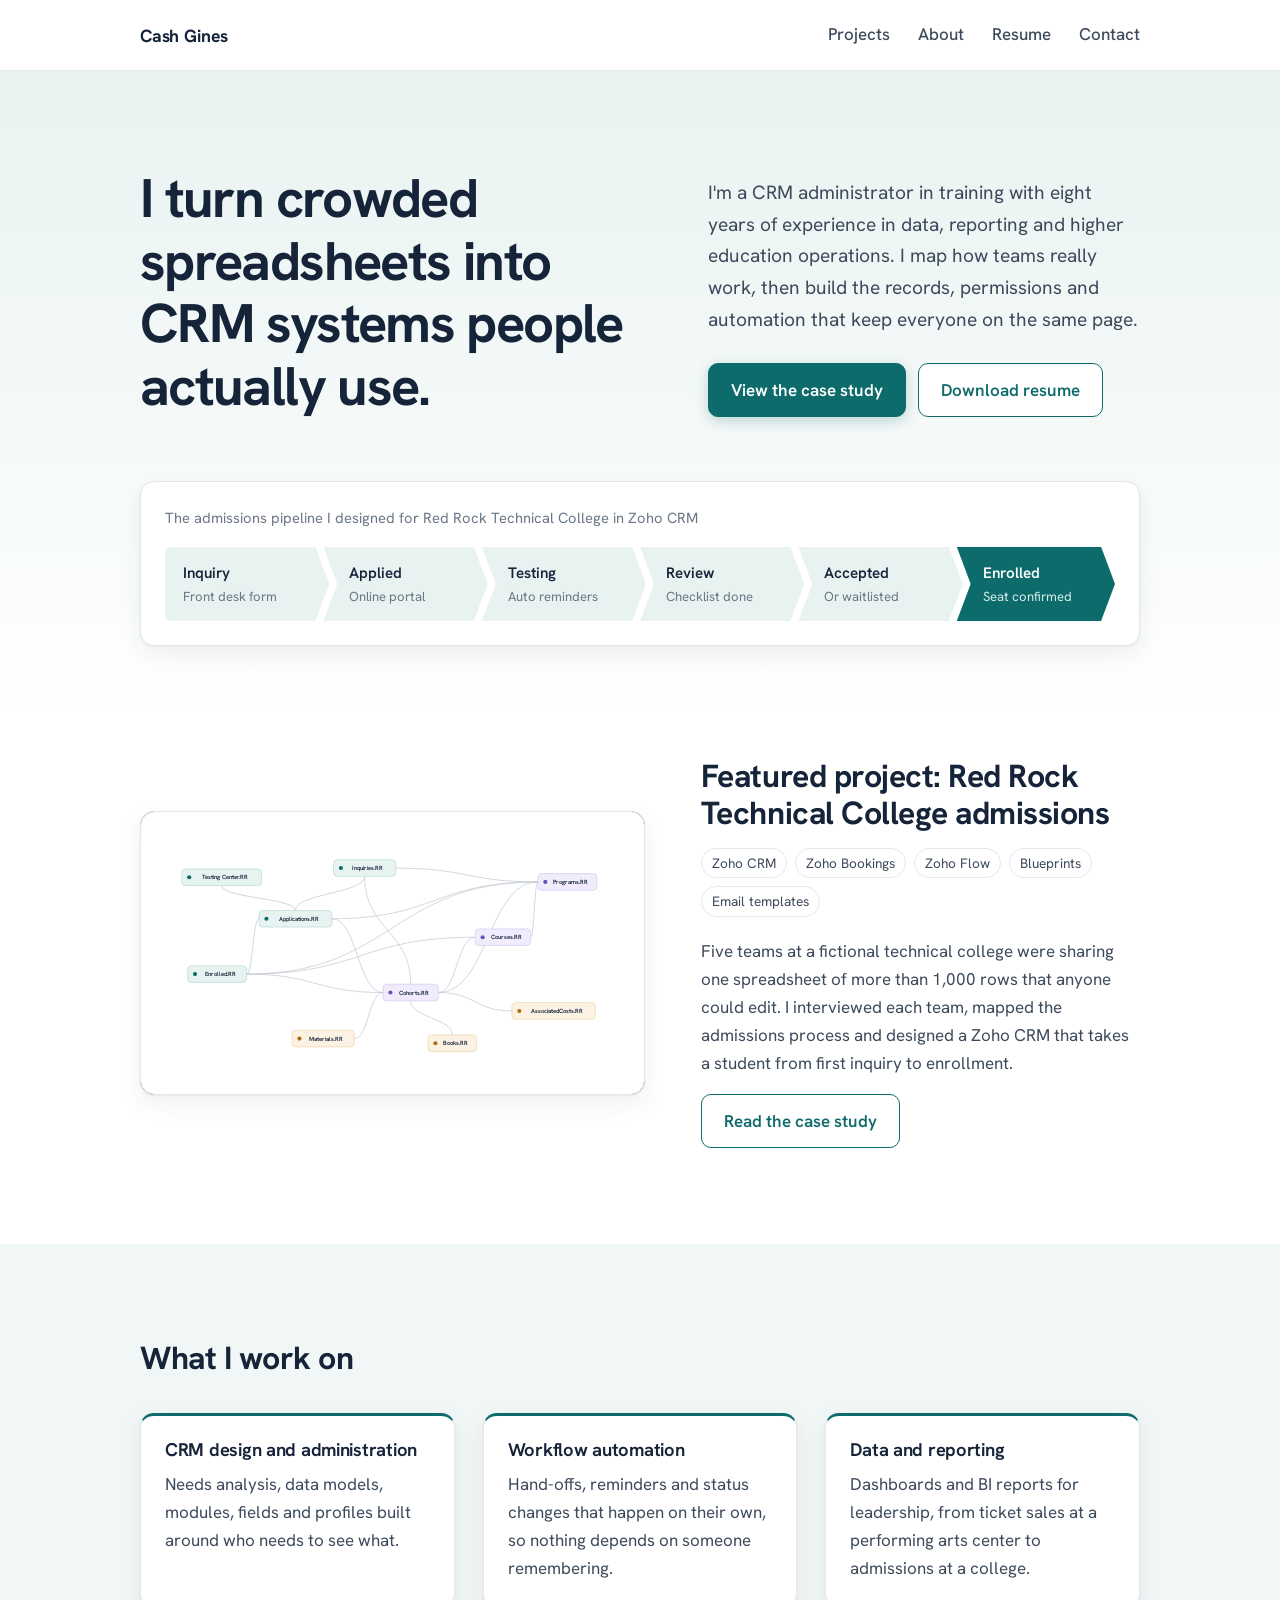
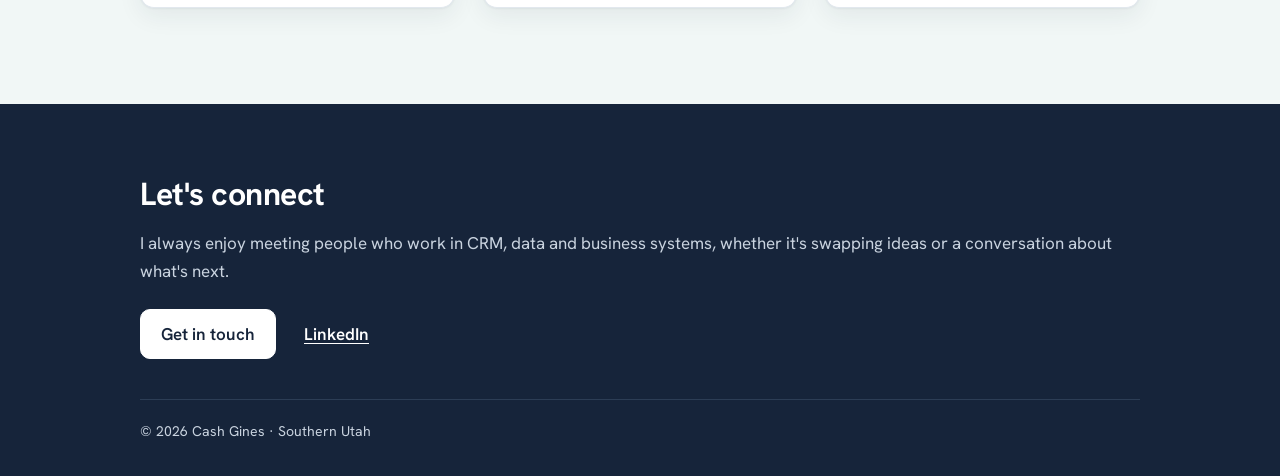
==== index.html @ d4843803 "update" ====
<!doctype html>
<html lang="en">
<head>
  <meta charset="utf-8">
  <meta name="viewport" content="width=device-width, initial-scale=1">
  <title>Cash Gines | CRM Administration and Business Systems</title>
  <meta name="description" content="Cash Gines builds CRM systems, workflows and reporting that replace messy spreadsheets. Case studies, resume and contact.">
  <!-- Preview shown when the site is shared on LinkedIn -->
  <meta property="og:title" content="Cash Gines | CRM Administration and Business Systems">
  <meta property="og:description" content="CRM builds, workflow automation and reporting, with full case studies.">
  <meta property="og:type" content="website">
  <link rel="icon" href="assets/img/favicon.svg" type="image/svg+xml">
  <link rel="preconnect" href="https://fonts.googleapis.com">
  <link rel="preconnect" href="https://fonts.gstatic.com" crossorigin>
  <link href="https://fonts.googleapis.com/css2?family=Hanken+Grotesk:wght@400;500;600;700&display=swap" rel="stylesheet">
  <link rel="stylesheet" href="assets/css/style.css">
  <script src="assets/js/data-model.js" defer></script>
</head>
<body>
  <a class="skip-link" href="#main">Skip to content</a>

  <header class="site-header">
    <div class="wrap">
      <a class="brand" href="index.html">Cash Gines</a>
      <nav class="nav" aria-label="Main">
        <a href="projects.html">Projects</a>
        <a href="about.html">About</a>
        <a href="assets/resume.pdf">Resume</a>
        <a href="contact.html">Contact</a>
      </nav>
    </div>
  </header>

  <main id="main">
    <section class="hero">
      <div class="wrap">
        <div class="hero-grid">
          <h1>I turn crowded spreadsheets into CRM systems people actually use.</h1>
          <div>
            <p class="lead">I'm a CRM administrator in training with eight years of experience in data, reporting and higher education operations. I map how teams really work, then build the records, permissions and automation that keep everyone on the same page.</p>
            <div class="actions">
              <a class="btn btn-primary" href="projects/red-rock-admissions.html">View the case study</a>
              <a class="btn btn-secondary" href="assets/resume.pdf">Download resume</a>
            </div>
          </div>
        </div>

        <figure class="pipeline">
          <figcaption class="pipeline-caption">The admissions pipeline I designed for Red Rock Technical College in Zoho CRM</figcaption>
          <ol>
            <li>Inquiry<span>Front desk form</span></li>
            <li>Applied<span>Online portal</span></li>
            <li>Testing<span>Auto reminders</span></li>
            <li>Review<span>Checklist done</span></li>
            <li>Accepted<span>Or waitlisted</span></li>
            <li>Enrolled<span>Seat confirmed</span></li>
          </ol>
        </figure>
      </div>
    </section>

    <section class="section">
      <div class="wrap feature">
        <a class="media-frame" href="projects/red-rock-admissions.html" aria-label="Red Rock Technical College admissions case study">
          <!-- Swap in a screenshot of your Zoho build: <img src="assets/img/red-rock-thumb.png" alt=""> -->
          <div class="dm" data-model="static"></div>
        </a>
        <div>
          <h2>Featured project: Red Rock Technical College admissions</h2>
          <ul class="tags">
            <li>Zoho CRM</li>
            <li>Zoho Bookings</li>
            <li>Zoho Flow</li>
            <li>Blueprints</li>
            <li>Email templates</li>
          </ul>
          <p>Five teams at a fictional technical college were sharing one spreadsheet of more than 1,000 rows that anyone could edit. I interviewed each team, mapped the admissions process and designed a Zoho CRM that takes a student from first inquiry to enrollment.</p>
          <a class="btn btn-secondary" href="projects/red-rock-admissions.html">Read the case study</a>
        </div>
      </div>
    </section>

    <section class="section band">
      <div class="wrap">
        <div class="section-intro">
          <h2>What I work on</h2>
        </div>
        <div class="focus">
          <div>
            <h3>CRM design and administration</h3>
            <p>Needs analysis, data models, modules, fields and profiles built around who needs to see what.</p>
          </div>
          <div>
            <h3>Workflow automation</h3>
            <p>Hand-offs, reminders and status changes that happen on their own, so nothing depends on someone remembering.</p>
          </div>
          <div>
            <h3>Data and reporting</h3>
            <p>Dashboards and BI reports for leadership, from ticket sales at a performing arts center to admissions at a college.</p>
          </div>
        </div>
      </div>
    </section>
  </main>

  <footer class="site-footer">
    <div class="wrap">
      <div class="footer-top">
        <div>
          <h2>Let's connect</h2>
          <p>I always enjoy meeting people who work in CRM, data and business systems, whether it's swapping ideas or a conversation about what's next.</p>
        </div>
        <ul class="footer-links">
          <li><a class="btn btn-light" href="contact.html">Get in touch</a></li>
          <li><a href="https://www.linkedin.com/in/your-profile">LinkedIn</a></li>
        </ul>
      </div>
      <p class="footer-meta">© 2026 Cash Gines · Southern Utah</p>
    </div>
  </footer>
</body>
</html>
---- assets/css/style.css ----
/* ==========================================================
   Portfolio styles
   Edit the colors and fonts in :root to change the whole site.
   ========================================================== */

:root {
  --ink: #16243a;          /* headings, nav */
  --text: #3d4a5c;         /* body text */
  --muted: #6b7686;        /* secondary text */
  --paper: #ffffff;        /* page background */
  --surface: #ffffff;      /* cards and panels */
  --band: #f1f7f6;         /* soft teal bands between sections */
  --wash: #e8f3f1;         /* top-of-page tint */
  --line: #e2e8ee;         /* borders and rules */
  --accent: #0e6b6b;       /* links, buttons, pipeline */
  --accent-dark: #0a5252;
  --accent-soft: #e7f2f1;

  --font: "Hanken Grotesk", system-ui, -apple-system, "Segoe UI", sans-serif;

  --wrap: 1080px;
  --gutter: clamp(16px, 4vw, 40px);
  --radius: 14px;
  --shadow-sm: 0 1px 2px rgba(22, 36, 58, 0.06);
  --shadow: 0 1px 2px rgba(22, 36, 58, 0.05), 0 8px 24px rgba(22, 36, 58, 0.07);
  --shadow-lg: 0 2px 4px rgba(22, 36, 58, 0.05), 0 16px 40px rgba(22, 36, 58, 0.10);
}

*,
*::before,
*::after { box-sizing: border-box; }

html { -webkit-text-size-adjust: 100%; }

body {
  margin: 0;
  background: var(--paper);
  color: var(--text);
  font-family: var(--font);
  font-size: 1.0625rem;
  line-height: 1.65;
}

img { max-width: 100%; display: block; }

a { color: var(--accent); text-underline-offset: 3px; }
a:hover { color: var(--accent-dark); }

:focus-visible {
  outline: 3px solid var(--accent);
  outline-offset: 3px;
  border-radius: 4px;
}

h1, h2, h3 {
  color: var(--ink);
  line-height: 1.15;
  letter-spacing: -0.015em;
  margin: 0 0 0.5em;
}
h1 { font-size: clamp(2.1rem, 5vw, 3.4rem); font-weight: 700; letter-spacing: -0.03em; }
h2 { font-size: clamp(1.5rem, 3vw, 2rem); font-weight: 700; }
h3 { font-size: 1.15rem; font-weight: 650; }
p { margin: 0 0 1em; max-width: 68ch; }

.wrap {
  max-width: var(--wrap);
  margin: 0 auto;
  padding: 0 var(--gutter);
}

.skip-link {
  position: absolute;
  left: -999px;
  top: 8px;
  background: var(--ink);
  color: #fff;
  padding: 8px 14px;
  border-radius: 6px;
  z-index: 10;
}
.skip-link:focus { left: 8px; }

/* ---------- Header ---------- */

.site-header {
  position: sticky;
  top: 0;
  z-index: 20;
  background: rgba(255, 255, 255, 0.88);
  -webkit-backdrop-filter: saturate(180%) blur(12px);
  backdrop-filter: saturate(180%) blur(12px);
  border-bottom: 1px solid var(--line);
}
.site-header .wrap {
  display: flex;
  align-items: center;
  justify-content: space-between;
  gap: 16px;
  flex-wrap: wrap;
  padding-top: 16px;
  padding-bottom: 16px;
}
.brand {
  color: var(--ink);
  font-weight: 700;
  font-size: 1.1rem;
  text-decoration: none;
  letter-spacing: -0.01em;
}
.nav { display: flex; gap: clamp(14px, 3vw, 28px); flex-wrap: wrap; }
.nav a {
  color: var(--text);
  text-decoration: none;
  font-weight: 500;
  padding: 4px 0;
  border-bottom: 2px solid transparent;
}
.nav a:hover { color: var(--ink); }
.nav a[aria-current="page"] { color: var(--ink); border-bottom-color: var(--accent); }

/* ---------- Buttons ---------- */

.actions { display: flex; flex-wrap: wrap; gap: 12px; margin-top: 28px; }
.btn {
  display: inline-block;
  padding: 12px 22px;
  border-radius: 10px;
  font-weight: 600;
  text-decoration: none;
  border: 1.5px solid var(--accent);
  transition: background-color 0.15s, color 0.15s;
}
.btn-primary { background: var(--accent); color: #fff; box-shadow: 0 4px 14px rgba(14, 107, 107, 0.25); }
.btn-primary:hover { background: var(--accent-dark); border-color: var(--accent-dark); color: #fff; }
.btn-secondary { background: var(--surface); color: var(--accent); }
.btn-secondary:hover { background: var(--accent-soft); color: var(--accent-dark); }

/* ---------- Sections ----------
   Every block in <main> uses the same vertical rhythm. Sections marked
   "band" get a soft teal background so the page alternates. */

main { display: block; }
.section,
.hero { padding: clamp(56px, 8vw, 96px) 0; }
.band { background: var(--band); }

/* Soft tint at the top of each page that fades into white */
.hero,
.page-head,
.page-head-about {
  background: linear-gradient(180deg, var(--wash) 0%, rgba(232, 243, 241, 0) 100%);
}
.page-head { padding: clamp(48px, 7vw, 80px) 0 clamp(32px, 5vw, 48px); }
.page-head h1 { margin-bottom: 0.3em; }
.page-head .lead { margin-bottom: 0; max-width: none; }
.section-intro { margin-bottom: 36px; }
.section-intro > :last-child { margin-bottom: 0; }
.lead { font-size: 1.2rem; color: var(--text); }
.muted { color: var(--muted); }

/* ---------- Home hero: headline left, intro right, pipeline across ---------- */

.hero-grid {
  display: grid;
  grid-template-columns: minmax(0, 1fr) minmax(0, 432px);
  gap: clamp(24px, 4vw, 48px);
  align-items: end;
}
@media (max-width: 900px) { .hero-grid { grid-template-columns: 1fr; } }
.hero h1 { margin-bottom: 0; }
.hero .lead { margin-bottom: 0; }

/* The pipeline strip: the one signature visual on the site.
   Rename the stages to match your own Zoho build. */
.pipeline {
  margin: clamp(40px, 6vw, 64px) 0 0;
  background: var(--surface);
  border: 1px solid var(--line);
  border-radius: var(--radius);
  padding: 24px;
  box-shadow: var(--shadow);
}
.pipeline-caption { font-size: 0.92rem; color: var(--muted); margin: 0 0 16px; }
.pipeline ol {
  list-style: none;
  margin: 0;
  padding: 0;
  display: grid;
  grid-template-columns: repeat(6, 1fr);
}
.pipeline li {
  padding: 14px 18px 14px 26px;
  background: var(--accent-soft);
  color: var(--ink);
  font-weight: 600;
  font-size: 0.95rem;
  clip-path: polygon(0 0, calc(100% - 14px) 0, 100% 50%, calc(100% - 14px) 100%, 0 100%, 14px 50%);
  margin-right: -6px;
}
.pipeline li:first-child {
  padding-left: 18px;
  clip-path: polygon(0 0, calc(100% - 14px) 0, 100% 50%, calc(100% - 14px) 100%, 0 100%);
  border-radius: 6px 0 0 6px;
}
.pipeline li:last-child { background: var(--accent); color: #fff; margin-right: 0; }
.pipeline li span { display: block; font-weight: 400; font-size: 0.82rem; color: var(--muted); }
.pipeline li:last-child span { color: #d6ecea; }

@media (max-width: 900px) {
  .pipeline ol { grid-template-columns: 1fr; gap: 6px; }
  .pipeline li,
  .pipeline li:first-child {
    clip-path: none;
    margin-right: 0;
    padding-left: 18px;
    border-radius: 6px;
    border-left: 4px solid var(--accent);
  }
}

/* ---------- Featured project ---------- */

.feature {
  display: grid;
  grid-template-columns: 1.15fr 1fr;
  gap: clamp(24px, 5vw, 56px);
  align-items: center;
}
@media (max-width: 820px) { .feature { grid-template-columns: 1fr; } }

.media-frame {
  display: block;
  position: relative;
  aspect-ratio: 16 / 9;
  border-radius: var(--radius);
  overflow: hidden;
  background: var(--ink);
  border: 1px solid var(--line);
  box-shadow: var(--shadow);
}
.media-frame iframe,
.media-frame video,
.media-frame img { position: absolute; inset: 0; width: 100%; height: 100%; border: 0; object-fit: cover; }
.media-placeholder {
  position: absolute;
  inset: 0;
  display: grid;
  place-items: center;
  color: #c9d3df;
  text-align: center;
  padding: 24px;
  font-size: 0.95rem;
}

.tags { display: flex; flex-wrap: wrap; gap: 8px; list-style: none; margin: 0 0 20px; padding: 0; }
.tags li {
  font-size: 0.85rem;
  padding: 3px 10px;
  border: 1px solid var(--line);
  border-radius: 999px;
  color: var(--text);
  background: var(--surface);
}

/* ---------- Focus areas (home) ---------- */

.focus {
  display: grid;
  grid-template-columns: repeat(3, 1fr);
  gap: clamp(16px, 3vw, 28px);
}
@media (max-width: 820px) { .focus { grid-template-columns: 1fr; } }
.focus > div {
  background: var(--surface);
  border: 1px solid var(--line);
  border-top: 3px solid var(--accent);
  border-radius: var(--radius);
  padding: 24px 24px 8px;
  box-shadow: var(--shadow);
}
.focus p { color: var(--text); }

/* ---------- Projects list ---------- */

.project-row {
  display: grid;
  grid-template-columns: 340px 1fr;
  gap: clamp(20px, 4vw, 40px);
  padding: clamp(16px, 3vw, 28px);
  background: var(--surface);
  border: 1px solid var(--line);
  border-radius: calc(var(--radius) + 4px);
  box-shadow: var(--shadow);
  align-items: center;
}
.project-row + .project-row { margin-top: 24px; }
.project-row .media-frame { box-shadow: none; }
.project-row > div > :last-child { margin-bottom: 0; }
@media (max-width: 760px) { .project-row { grid-template-columns: 1fr; } }
.project-row h2 { font-size: 1.5rem; }
.project-row h2 a { color: var(--ink); text-decoration: none; }
.project-row h2 a:hover { color: var(--accent); }

.empty-note {
  padding: 28px 0 0;
  margin: 0;
  color: var(--muted);
}

/* ---------- Case study ---------- */

.case-header { padding: 0; }
.page-head-case { padding-bottom: clamp(88px, 12vw, 120px); }
.page-head-case + .wrap .case-video { margin-top: clamp(-88px, -9vw, -56px); position: relative; }
.case-header h1, .case-header .lead { max-width: none; }
.back-link { display: inline-block; margin-bottom: 24px; font-weight: 500; text-decoration: none; }
.case-header h1 { max-width: 22ch; }

.facts {
  display: grid;
  grid-template-columns: repeat(4, 1fr);
  gap: 20px;
  margin: 32px 0 0;
  padding: 18px 22px;
  background: var(--surface);
  border: 1px solid var(--line);
  border-radius: var(--radius);
  box-shadow: var(--shadow-sm);
}
@media (max-width: 720px) { .facts { grid-template-columns: 1fr 1fr; } }
.facts dt { font-size: 0.85rem; color: var(--muted); }
.facts dd { margin: 2px 0 0; color: var(--ink); font-weight: 600; }

.case-video { padding-bottom: 8px; }
.case-video .media-frame { box-shadow: var(--shadow-lg); }

.prose { max-width: 720px; }

.wrap-narrow { max-width: calc(800px + 2 * var(--gutter)); }
.case-body { padding: 48px 0 clamp(56px, 8vw, 96px); }
.media-frame img.fit-contain { object-fit: contain; background: #eef0f8; }
.case-body p, .case-body ul { max-width: none; }
main .case-body h2 { margin-top: 56px; }
main .case-body > h2:first-child { margin-top: 0; }
.case-body ul:not([class]) { padding-left: 1.2em; }
.case-body ul:not([class]) li { margin-bottom: 0.5em; }
.case-body .chapters, .case-body .problems, .case-body .figure { max-width: none; margin-top: 20px; }
.case-body .figure { margin-top: 32px; }
.prose h2 { margin-top: 2.2em; }
.prose h2:first-child { margin-top: 0; }
.prose ul { padding-left: 1.2em; max-width: 66ch; }
.prose li { margin-bottom: 0.5em; }

.chapters { list-style: none; padding: 0; margin: 0; }
.chapters li {
  display: grid;
  grid-template-columns: 64px 1fr;
  gap: 16px;
  padding: 12px 0;
  border-bottom: 1px solid var(--line);
}
.chapters time { font-variant-numeric: tabular-nums; color: var(--accent); font-weight: 600; }
.chapters { border-top: 1px solid var(--line); }

/* ---------- About ---------- */

.about-intro {
  display: grid;
  grid-template-columns: 300px 1fr;
  gap: clamp(24px, 5vw, 56px);
  align-items: start;
}
@media (max-width: 720px) { .about-intro { grid-template-columns: 1fr; } }
.portrait {
  aspect-ratio: 4 / 5;
  border-radius: var(--radius);
  background: var(--accent-soft);
  border: 1px solid var(--line);
  display: grid;
  place-items: center;
  color: var(--muted);
  font-size: 0.9rem;
  overflow: hidden;
  max-width: 300px;
  box-shadow: var(--shadow-lg);
}
.portrait img { width: 100%; height: 100%; object-fit: cover; }

.skills {
  display: grid;
  grid-template-columns: repeat(2, 1fr);
  gap: 32px 48px;
}
@media (max-width: 720px) { .skills { grid-template-columns: 1fr; } }
.skills-wide { grid-column: 1 / -1; }
.skills ul { list-style: none; padding: 0; margin: 0; display: flex; flex-wrap: wrap; gap: 8px; }
.skills li {
  padding: 4px 12px;
  border-radius: 999px;
  background: var(--accent-soft);
  color: var(--ink);
  font-size: 0.92rem;
}

.timeline { list-style: none; padding: 0; margin: 0; display: grid; gap: 14px; }
.timeline > li {
  display: grid;
  grid-template-columns: 180px 1fr;
  gap: 24px;
  padding: 22px 24px;
  background: var(--surface);
  border: 1px solid var(--line);
  border-radius: var(--radius);
  box-shadow: var(--shadow-sm);
}
@media (max-width: 640px) { .timeline > li { grid-template-columns: 1fr; gap: 4px; padding: 18px; } }
.timeline .when { font-weight: 600; color: var(--accent); }
.timeline .when { color: var(--muted); font-variant-numeric: tabular-nums; }
.timeline h3 { margin-bottom: 2px; }
.timeline .where { color: var(--muted); margin-bottom: 10px; }
.timeline .where:last-child { margin-bottom: 0; }
.timeline ul { margin: 0; padding-left: 1.1em; }
.timeline ul li { margin-bottom: 0.35em; }

/* ---------- Footer ---------- */

.site-footer {
  background: var(--ink);
  color: #c9d3df;
  padding: clamp(48px, 7vw, 72px) 0 32px;
}
.site-footer h2 { color: #fff; }
.site-footer p { color: #c9d3df; max-width: none; }
.footer-top {
  display: flex;
  flex-wrap: wrap;
  justify-content: space-between;
  align-items: flex-end;
  gap: 24px 48px;
  margin-bottom: 40px;
}
.footer-top p { margin-bottom: 0; }
.site-footer a { color: #fff; }
.footer-links { display: flex; flex-wrap: wrap; gap: 12px 28px; list-style: none; padding: 0; margin: 0; }
.footer-links a { font-weight: 600; }
.footer-meta { font-size: 0.88rem; color: #8e9bab; border-top: 1px solid #2c3d55; padding-top: 20px; margin: 0; max-width: none; }

@media (prefers-reduced-motion: reduce) {
  * { transition: none !important; }
}

/* ---------- Case study extras ---------- */

.figure { margin: 0; }
.figure img {
  width: 100%;
  border: 1px solid var(--line);
  border-radius: var(--radius);
  background: var(--surface);
}
.figure figcaption { font-size: 0.92rem; color: var(--muted); margin-top: 10px; }

.problems { list-style: none; padding: 0; margin: 0; display: grid; grid-template-columns: repeat(2, 1fr); gap: 14px; }
@media (max-width: 720px) { .problems { grid-template-columns: 1fr; } }
.problems li {
  padding: 16px 18px;
  background: var(--band);
  border-radius: var(--radius);
  border-left: 3px solid var(--accent);
}
.problems strong { display: block; color: var(--ink); }


/* ---------- Interactive data model ---------- */

.dm {
  --dm-line: #c3cad3;
  --dm-blue: #2563eb;
  --dm-blue-soft: #e8f0fe;
  background: var(--surface);
  border: 1px solid var(--line);
  border-radius: var(--radius);
  box-shadow: var(--shadow);
}
.dm-stage { padding: 16px; }
.dm svg { display: block; width: 100%; height: auto; overflow: visible; }

.dm-edge {
  fill: none;
  stroke: var(--dm-line);
  stroke-width: 1.6;
  transition: stroke 0.2s, stroke-width 0.2s, opacity 0.2s;
}
.dm-edge.is-active { stroke: var(--dm-blue); stroke-width: 2.6; }
.dm.has-selection .dm-edge:not(.is-active) { opacity: 0.35; }

/* Module colors by group */
.grp-students { --g: #0e6b6b; --g-tint: #e6f3f1; --g-line: #a9d3cd; }
.grp-catalog  { --g: #6a4fbf; --g-tint: #f0ecfb; --g-line: #c9bdf0; }
.grp-costs    { --g: #b26b12; --g-tint: #fcf2e3; --g-line: #ecc896; }

.dm-node rect {
  fill: var(--g-tint);
  stroke: var(--g-line);
  stroke-width: 1.2;
  transition: fill 0.2s, stroke 0.2s, stroke-width 0.2s;
}
.dm-dot { fill: var(--g); transition: fill 0.2s; }
.dm-node text {
  font-family: var(--font);
  font-size: 13px;
  font-weight: 600;
  fill: var(--ink);
  pointer-events: none;
}
.dm[data-model="interactive"] .dm-node { cursor: pointer; transition: opacity 0.2s; }
.dm[data-model="interactive"] .dm-node:hover rect { stroke: var(--g); stroke-width: 1.8; }
.dm-node:focus { outline: none; }
.dm-node:focus-visible rect { stroke: var(--dm-blue); stroke-width: 2.5; }

.dm.has-selection .dm-node { opacity: 0.35; }
.dm.has-selection .dm-node.is-selected,
.dm.has-selection .dm-node.is-linked { opacity: 1; }
.dm-node.is-linked rect { stroke: var(--dm-blue); stroke-width: 2; }
.dm-node.is-selected rect { fill: var(--dm-blue); stroke: var(--dm-blue); }
.dm-node.is-selected .dm-dot { fill: #fff; }
.dm-node.is-selected text { fill: #fff; }

.dm-legend {
  list-style: none;
  display: flex;
  flex-wrap: wrap;
  gap: 8px 20px;
  margin: 0;
  padding: 0 24px 16px;
  font-size: 0.88rem;
  color: var(--text);
}
.dm-legend li { display: flex; align-items: center; gap: 8px; }
.dm-legend li::before {
  content: "";
  width: 10px;
  height: 10px;
  border-radius: 50%;
  background: var(--g);
}

.dm-tag {
  display: inline-block;
  font-size: 0.82rem;
  font-weight: 600;
  color: var(--g);
  background: var(--g-tint);
  border-radius: 999px;
  padding: 2px 10px;
  margin-bottom: 8px !important;
}

.dm-panel {
  border-top: 1px solid var(--line);
  padding: 20px 24px 24px;
  min-height: 148px;
}
.dm-panel h3 { margin-bottom: 6px; }
.dm-panel p { margin-bottom: 12px; }
.dm-hint { color: var(--muted); margin: 0; }
.dm-label { font-size: 0.9rem; color: var(--muted); margin-bottom: 8px !important; }
.dm-links { list-style: none; padding: 0; margin: 0; display: flex; flex-wrap: wrap; gap: 8px; }
.dm-links button {
  font: inherit;
  font-size: 0.9rem;
  padding: 4px 12px;
  border-radius: 999px;
  border: 1px solid var(--dm-blue);
  background: var(--dm-blue-soft);
  color: #1a4fb8;
  cursor: pointer;
}
.dm-links button:hover { background: #d6e4fd; }

/* Preview version inside a 16:9 thumbnail frame */
.media-frame .dm {
  position: absolute;
  inset: 0;
  border: 0;
  border-radius: 0;
  box-shadow: none;
  display: grid;
  align-items: center;
}
.media-frame .dm-stage { padding: 6%; }

@media (prefers-reduced-motion: reduce) {
  .dm-edge, .dm-node, .dm-node rect { transition: none; }
}

/* ---------- Awards ---------- */

.awards {
  list-style: none;
  margin: 0;
  padding: 0;
  display: grid;
  grid-template-columns: repeat(3, 1fr);
  gap: clamp(20px, 3vw, 32px);
}
@media (max-width: 860px) { .awards { grid-template-columns: 1fr; max-width: 520px; } }
.award {
  background: var(--surface);
  border: 1px solid var(--line);
  border-radius: var(--radius);
  box-shadow: var(--shadow);
  overflow: hidden;
  display: flex;
  flex-direction: column;
}
.award-img {
  display: block;
  position: relative;
  aspect-ratio: 4 / 3;
  background: #f6f8fa;
}
.award-img img {
  position: absolute;
  inset: 16px;
  width: calc(100% - 32px);
  height: calc(100% - 32px);
  object-fit: contain;
  transition: transform 0.2s;
}
.award-img:hover img { transform: scale(1.03); }
.award-body { padding: 18px 20px 20px; border-top: 1px solid var(--line); }
.award-body h3 { margin-bottom: 4px; }
.award-org { margin: 0 0 6px; color: var(--text); font-size: 0.95rem; }
.award-date { margin: 0; color: var(--muted); font-size: 0.9rem; }

/* "View document" links in the timelines */
.view-doc {
  display: inline-block;
  margin-top: 4px;
  font-size: 0.92rem;
  font-weight: 600;
}

/* ---------- Lightbox ---------- */

.lightbox {
  border: 0;
  padding: 0;
  background: transparent;
  max-width: min(1100px, 94vw);
  max-height: 94vh;
  overflow: visible;
}
.lightbox::backdrop { background: rgba(14, 22, 34, 0.82); }
.lightbox img {
  display: block;
  max-width: 100%;
  max-height: calc(94vh - 60px);
  width: auto;
  height: auto;
  margin: 0 auto;
  border-radius: 6px;
  background: #fff;
  box-shadow: 0 20px 60px rgba(0, 0, 0, 0.35);
}
.lightbox-caption { color: #fff; text-align: center; margin: 14px auto 0; max-width: none; }
.lightbox-close {
  position: absolute;
  top: -14px;
  right: -14px;
  width: 40px;
  height: 40px;
  border-radius: 50%;
  border: 0;
  background: #fff;
  color: var(--ink);
  font-size: 1.6rem;
  line-height: 1;
  cursor: pointer;
  box-shadow: 0 4px 14px rgba(0, 0, 0, 0.3);
}
@media (prefers-reduced-motion: reduce) { .award-img img { transition: none; } }

/* Home: the featured project follows the hero directly, so trim the gap */
.hero { padding-bottom: clamp(40px, 6vw, 64px); }
.hero + .section { padding-top: clamp(24px, 4vw, 48px); }

/* ---------- Contact form ---------- */

.contact-form {
  max-width: 640px;
  background: var(--surface);
  border: 1px solid var(--line);
  border-radius: var(--radius);
  box-shadow: var(--shadow);
  padding: clamp(20px, 4vw, 36px);
}
.field { margin-bottom: 20px; }
.field label { display: block; font-weight: 600; color: var(--ink); margin-bottom: 6px; }
.field input,
.field textarea {
  width: 100%;
  font: inherit;
  color: var(--ink);
  padding: 12px 14px;
  border: 1px solid #cfd8e0;
  border-radius: 10px;
  background: #fff;
  transition: border-color 0.15s, box-shadow 0.15s;
}
.field textarea { resize: vertical; min-height: 140px; }
.field input:focus,
.field textarea:focus {
  outline: none;
  border-color: var(--accent);
  box-shadow: 0 0 0 3px rgba(14, 107, 107, 0.18);
}
.field-hint { font-size: 0.88rem; color: var(--muted); margin: 6px 0 0; }
.contact-form .btn { cursor: pointer; font: inherit; font-weight: 600; }
.contact-form .btn:disabled { opacity: 0.7; cursor: default; }
.hp { position: absolute; left: -9999px; width: 1px; height: 1px; opacity: 0; }
.form-status { margin: 16px 0 0; font-weight: 500; }
.form-status:empty { display: none; }
.form-status.is-success { color: var(--accent-dark); }
.form-status.is-error { color: #b42318; }

/* Footer button on navy */
.footer-links { align-items: center; }
.btn-light { background: #fff; color: var(--ink) !important; border-color: #fff; padding: 10px 20px; }
.btn-light:hover { background: var(--accent-soft); border-color: var(--accent-soft); }
.site-footer .footer-links .btn-light { text-decoration: none; }

.contact-grid {
  display: grid;
  grid-template-columns: minmax(0, 1.5fr) minmax(0, 1fr);
  gap: clamp(24px, 4vw, 48px);
  align-items: start;
}
@media (max-width: 860px) { .contact-grid { grid-template-columns: 1fr; } }
.contact-grid .contact-form { max-width: none; }
.contact-aside h2 { font-size: 1.3rem; margin-bottom: 16px; }
.contact-aside ul { list-style: none; margin: 0; padding: 0; display: grid; gap: 18px; }
.contact-aside li { padding-left: 16px; border-left: 3px solid var(--accent); color: var(--text); }
.contact-aside strong { display: block; color: var(--ink); }
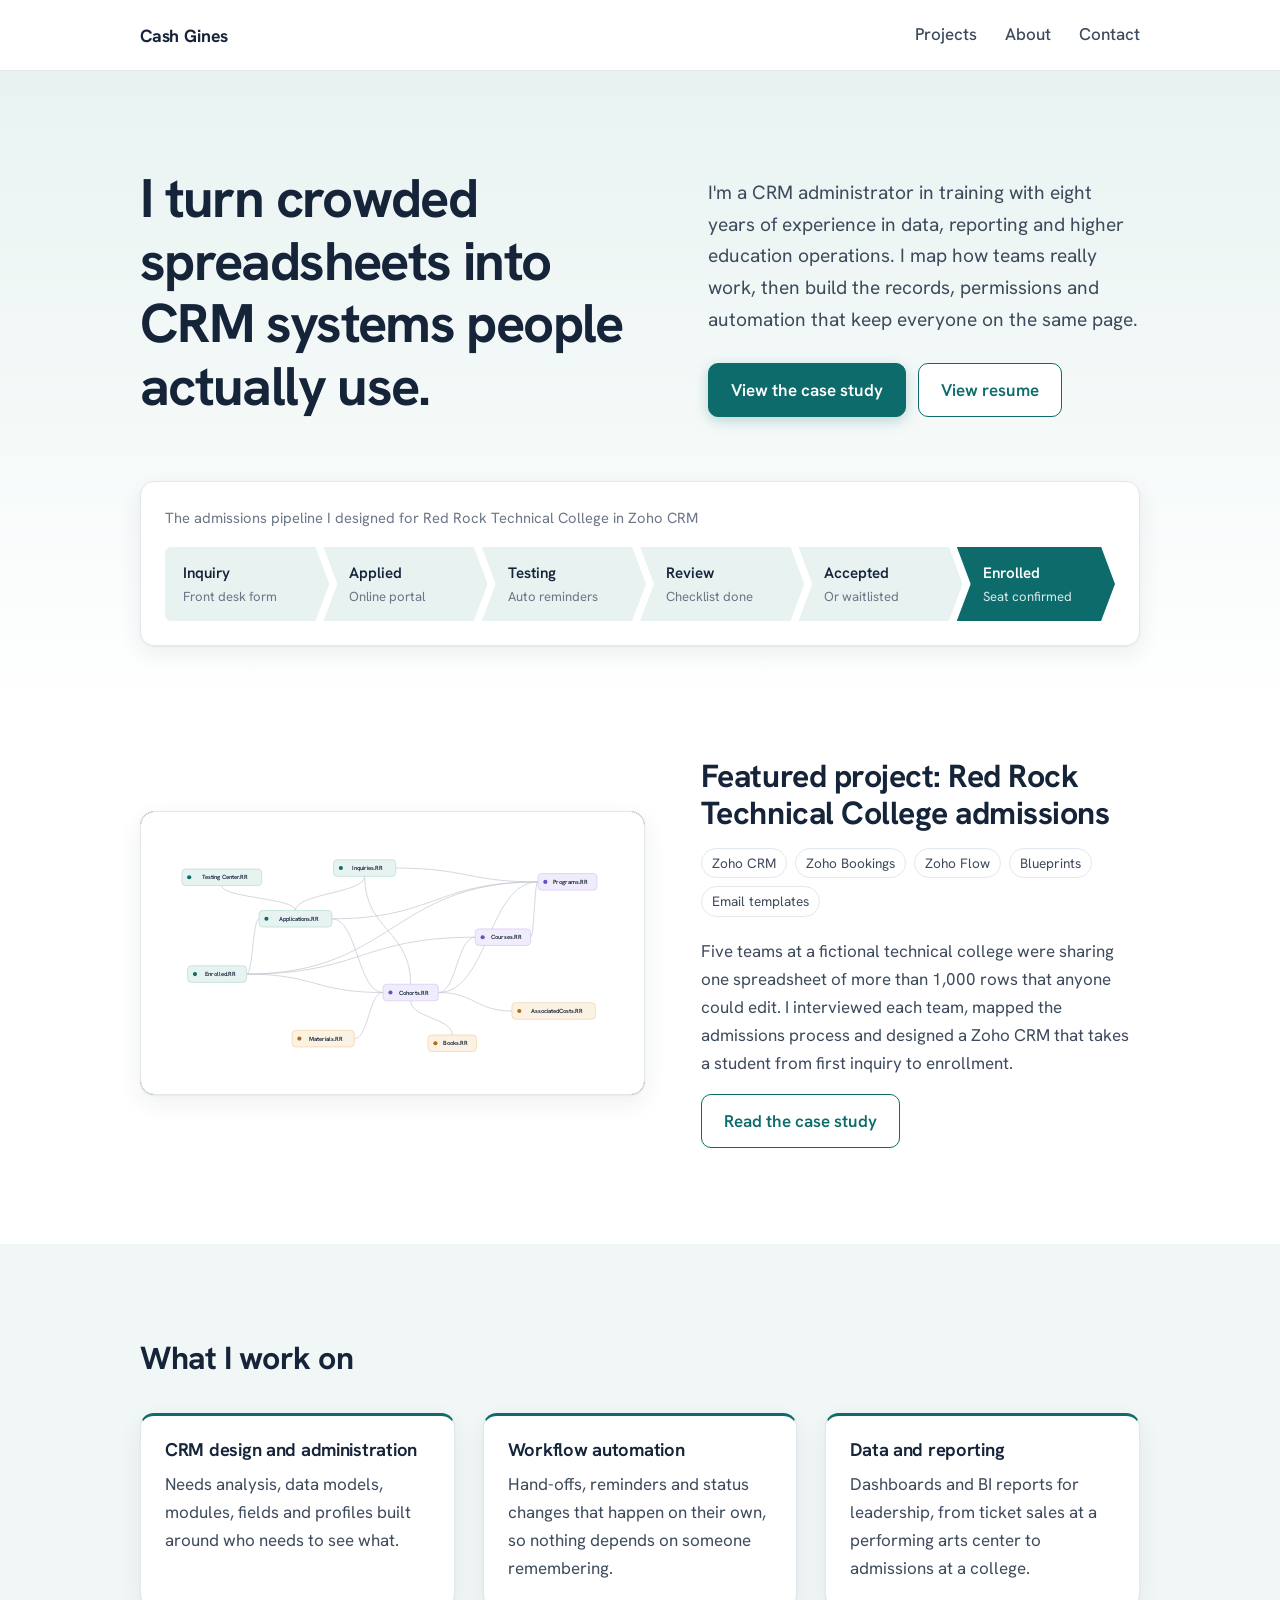
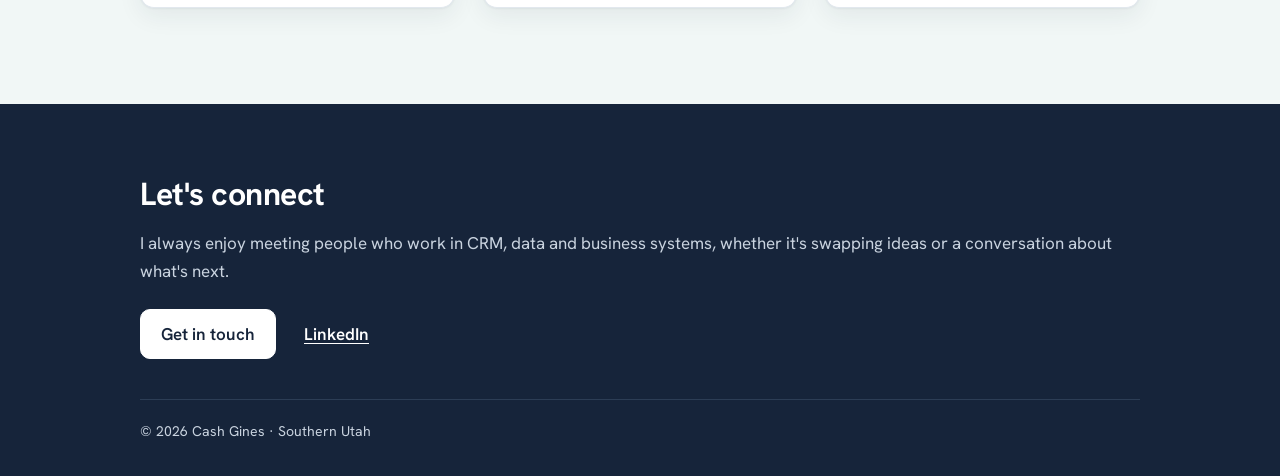
==== commit f6d92874: "update" ====
--- a/index.html
+++ b/index.html
@@ -25,7 +25,6 @@
       <nav class="nav" aria-label="Main">
         <a href="projects.html">Projects</a>
         <a href="about.html">About</a>
-        <a href="assets/resume.pdf">Resume</a>
         <a href="contact.html">Contact</a>
       </nav>
     </div>
@@ -40,7 +39,7 @@
             <p class="lead">I'm a CRM administrator in training with eight years of experience in data, reporting and higher education operations. I map how teams really work, then build the records, permissions and automation that keep everyone on the same page.</p>
             <div class="actions">
               <a class="btn btn-primary" href="projects/red-rock-admissions.html">View the case study</a>
-              <a class="btn btn-secondary" href="assets/resume.pdf">Download resume</a>
+              <a class="btn btn-secondary" href="about.html#resume">View resume</a>
             </div>
           </div>
         </div>
--- a/assets/css/style.css
+++ b/assets/css/style.css
@@ -744,3 +744,50 @@
 .contact-aside ul { list-style: none; margin: 0; padding: 0; display: grid; gap: 18px; }
 .contact-aside li { padding-left: 16px; border-left: 3px solid var(--accent); color: var(--text); }
 .contact-aside strong { display: block; color: var(--ink); }
+
+/* ---------- Resume pop-up ---------- */
+
+.resume-dialog {
+  width: min(900px, 94vw);
+  max-height: 92vh;
+  padding: 0;
+  border: 0;
+  border-radius: var(--radius);
+  background: #eef2f5;
+  box-shadow: 0 24px 70px rgba(0, 0, 0, 0.35);
+  overflow: hidden;
+}
+.resume-dialog[open] { display: flex; flex-direction: column; }
+.resume-dialog::backdrop { background: rgba(14, 22, 34, 0.82); }
+.resume-bar {
+  display: flex;
+  align-items: center;
+  gap: 12px;
+  padding: 12px 14px 12px 22px;
+  background: var(--surface);
+  border-bottom: 1px solid var(--line);
+}
+.resume-bar h2 { font-size: 1.15rem; margin: 0 auto 0 0; }
+.btn-sm { padding: 8px 14px; font-size: 0.92rem; box-shadow: none; }
+.resume-close {
+  width: 40px;
+  height: 40px;
+  border-radius: 50%;
+  border: 0;
+  background: #eef2f5;
+  color: var(--ink);
+  font-size: 1.6rem;
+  line-height: 1;
+  cursor: pointer;
+  flex-shrink: 0;
+}
+.resume-close:hover { background: var(--accent-soft); }
+.resume-pages { overflow-y: auto; padding: clamp(10px, 3vw, 24px); display: grid; gap: 16px; }
+.resume-pages img {
+  width: 100%;
+  height: auto;
+  background: #fff;
+  border-radius: 4px;
+  box-shadow: 0 2px 10px rgba(22, 36, 58, 0.12);
+}
+.resume-loading { margin: 40px auto; color: var(--muted); text-align: center; }
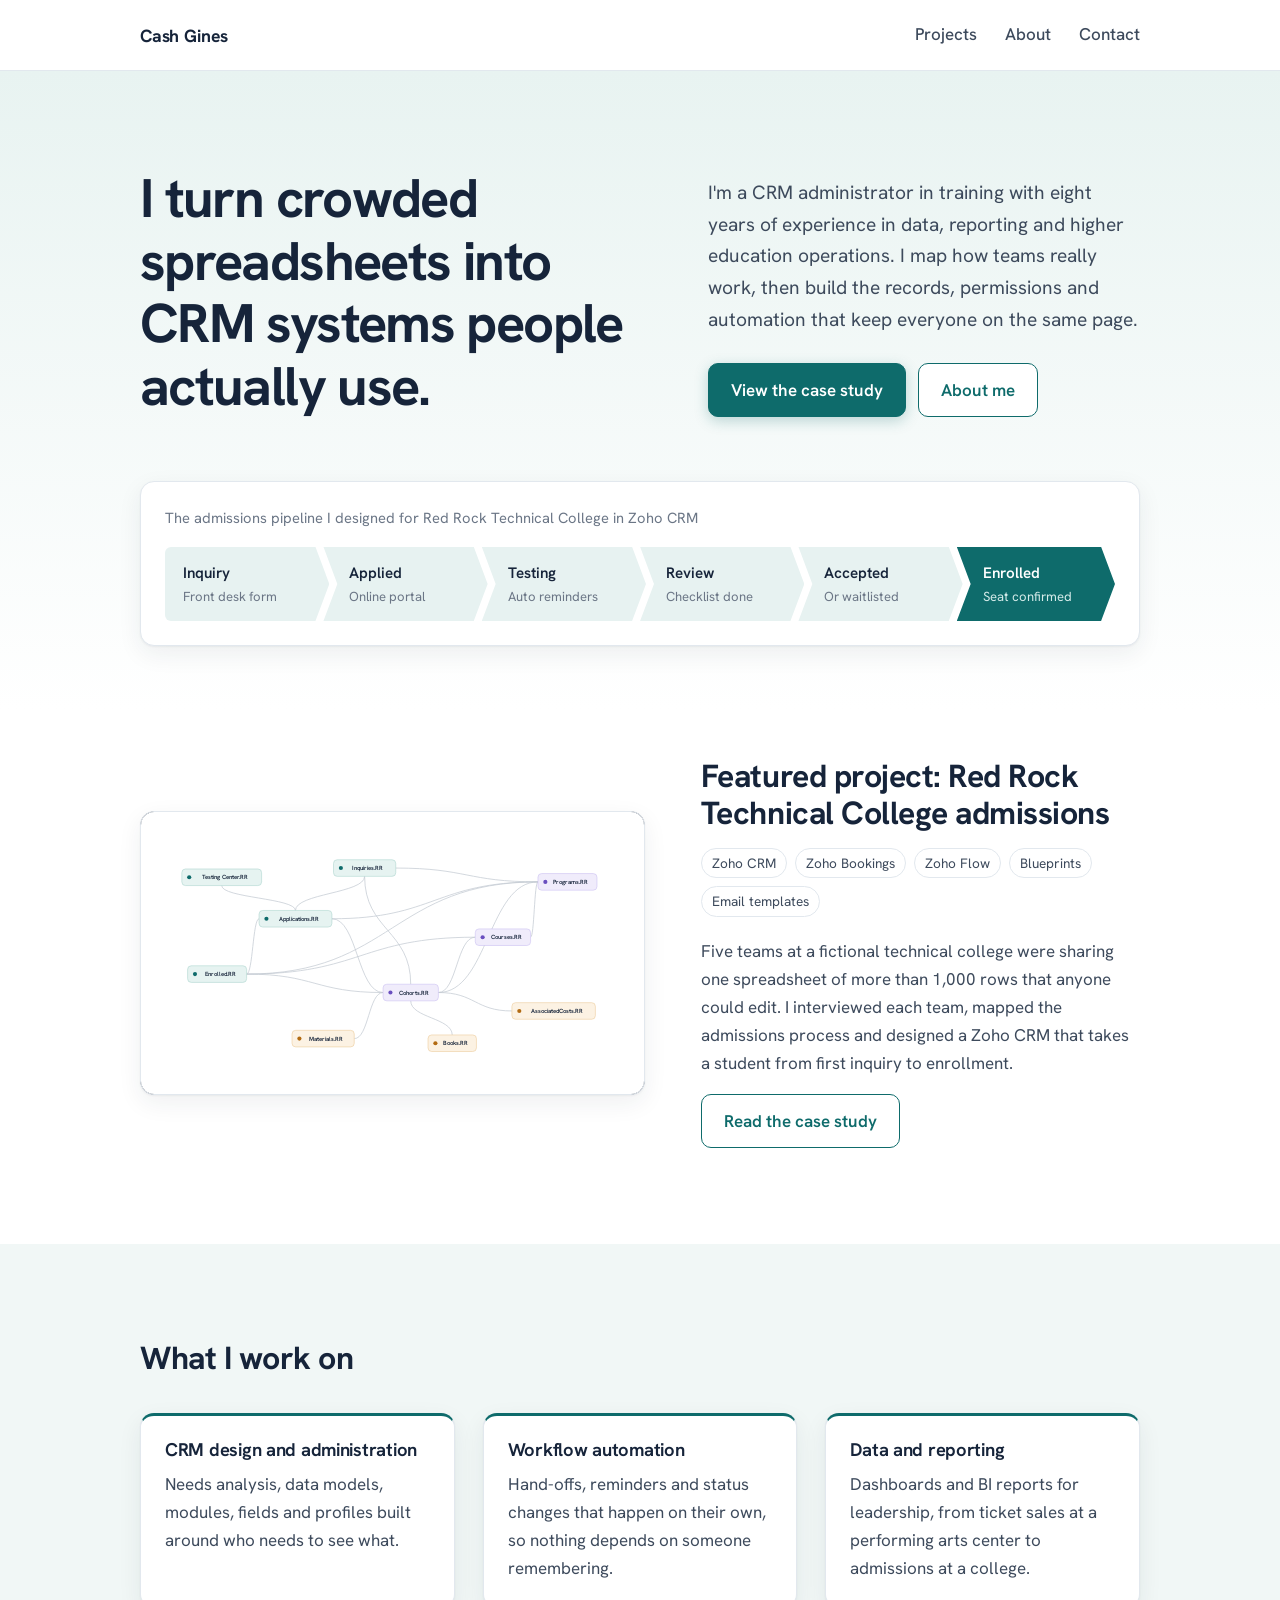
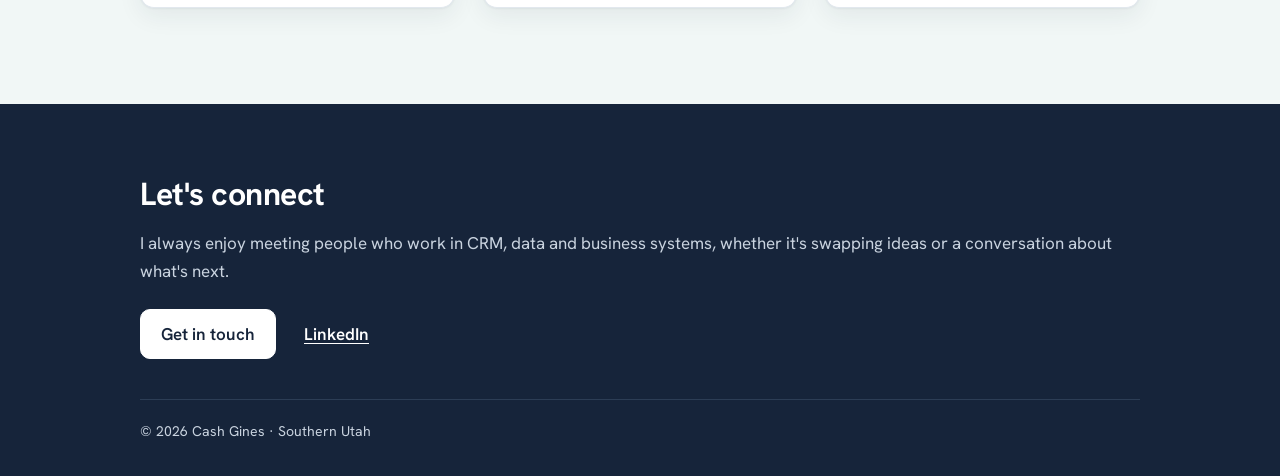
==== commit 091aa3d9: "update" ====
--- a/index.html
+++ b/index.html
@@ -4,7 +4,7 @@
   <meta charset="utf-8">
   <meta name="viewport" content="width=device-width, initial-scale=1">
   <title>Cash Gines | CRM Administration and Business Systems</title>
-  <meta name="description" content="Cash Gines builds CRM systems, workflows and reporting that replace messy spreadsheets. Case studies, resume and contact.">
+  <meta name="description" content="Cash Gines builds CRM systems, workflows and reporting that replace messy spreadsheets. Case studies, background and contact.">
   <!-- Preview shown when the site is shared on LinkedIn -->
   <meta property="og:title" content="Cash Gines | CRM Administration and Business Systems">
   <meta property="og:description" content="CRM builds, workflow automation and reporting, with full case studies.">
@@ -39,7 +39,7 @@
             <p class="lead">I'm a CRM administrator in training with eight years of experience in data, reporting and higher education operations. I map how teams really work, then build the records, permissions and automation that keep everyone on the same page.</p>
             <div class="actions">
               <a class="btn btn-primary" href="projects/red-rock-admissions.html">View the case study</a>
-              <a class="btn btn-secondary" href="about.html#resume">View resume</a>
+              <a class="btn btn-secondary" href="about.html">About me</a>
             </div>
           </div>
         </div>
@@ -111,7 +111,7 @@
         </div>
         <ul class="footer-links">
           <li><a class="btn btn-light" href="contact.html">Get in touch</a></li>
-          <li><a href="https://www.linkedin.com/in/your-profile">LinkedIn</a></li>
+          <li><a href="https://www.linkedin.com/in/cash-gines-388b63234">LinkedIn</a></li>
         </ul>
       </div>
       <p class="footer-meta">© 2026 Cash Gines · Southern Utah</p>
--- a/assets/css/style.css
+++ b/assets/css/style.css
@@ -791,3 +791,55 @@
   box-shadow: 0 2px 10px rgba(22, 36, 58, 0.12);
 }
 .resume-loading { margin: 40px auto; color: var(--muted); text-align: center; }
+
+/* Hidden frame that receives the Zoho form submission */
+.zoho-target { position: absolute; width: 0; height: 0; border: 0; visibility: hidden; }
+.field-row { display: grid; grid-template-columns: 1fr 1fr; gap: 0 16px; }
+@media (max-width: 520px) { .field-row { grid-template-columns: 1fr; } }
+.optional { font-weight: 400; color: var(--muted); }
+
+/* ---------- Project documents (case study) ---------- */
+
+.case-body .docs {
+  list-style: none;
+  padding: 0;
+  margin: 20px 0 0;
+  max-width: none;
+  display: grid;
+  grid-template-columns: repeat(auto-fill, minmax(220px, 1fr));
+  gap: 16px;
+}
+.case-body .docs li { margin: 0; }
+.doc-card {
+  display: flex;
+  flex-direction: column;
+  height: 100%;
+  text-decoration: none;
+  color: inherit;
+  background: var(--surface);
+  border: 1px solid var(--line);
+  border-radius: var(--radius);
+  box-shadow: var(--shadow-sm);
+  overflow: hidden;
+  transition: box-shadow 0.15s, transform 0.15s, border-color 0.15s;
+}
+.doc-card:hover { box-shadow: var(--shadow); border-color: #cfd8e0; transform: translateY(-2px); color: inherit; }
+.doc-thumb {
+  display: block;
+  aspect-ratio: 4 / 3;
+  background: #f1f4f7;
+  border-bottom: 1px solid var(--line);
+  overflow: hidden;
+}
+.doc-thumb img { width: 100%; height: 100%; object-fit: cover; object-position: left top; }
+.doc-body { display: flex; flex-direction: column; gap: 4px; padding: 14px 16px 16px; }
+.doc-title { font-weight: 650; color: var(--ink); }
+.doc-desc { font-size: 0.92rem; color: var(--text); line-height: 1.5; }
+.doc-meta { font-size: 0.82rem; color: var(--muted); margin-top: 4px; }
+@media (prefers-reduced-motion: reduce) { .doc-card { transition: none; } .doc-card:hover { transform: none; } }
+@media (max-width: 560px) {
+  .case-body .docs { grid-template-columns: 1fr; gap: 12px; }
+  .doc-card { flex-direction: row; align-items: stretch; }
+  .doc-thumb { width: 96px; flex-shrink: 0; aspect-ratio: auto; border-bottom: 0; border-right: 1px solid var(--line); }
+  .doc-body { padding: 12px 14px; }
+}
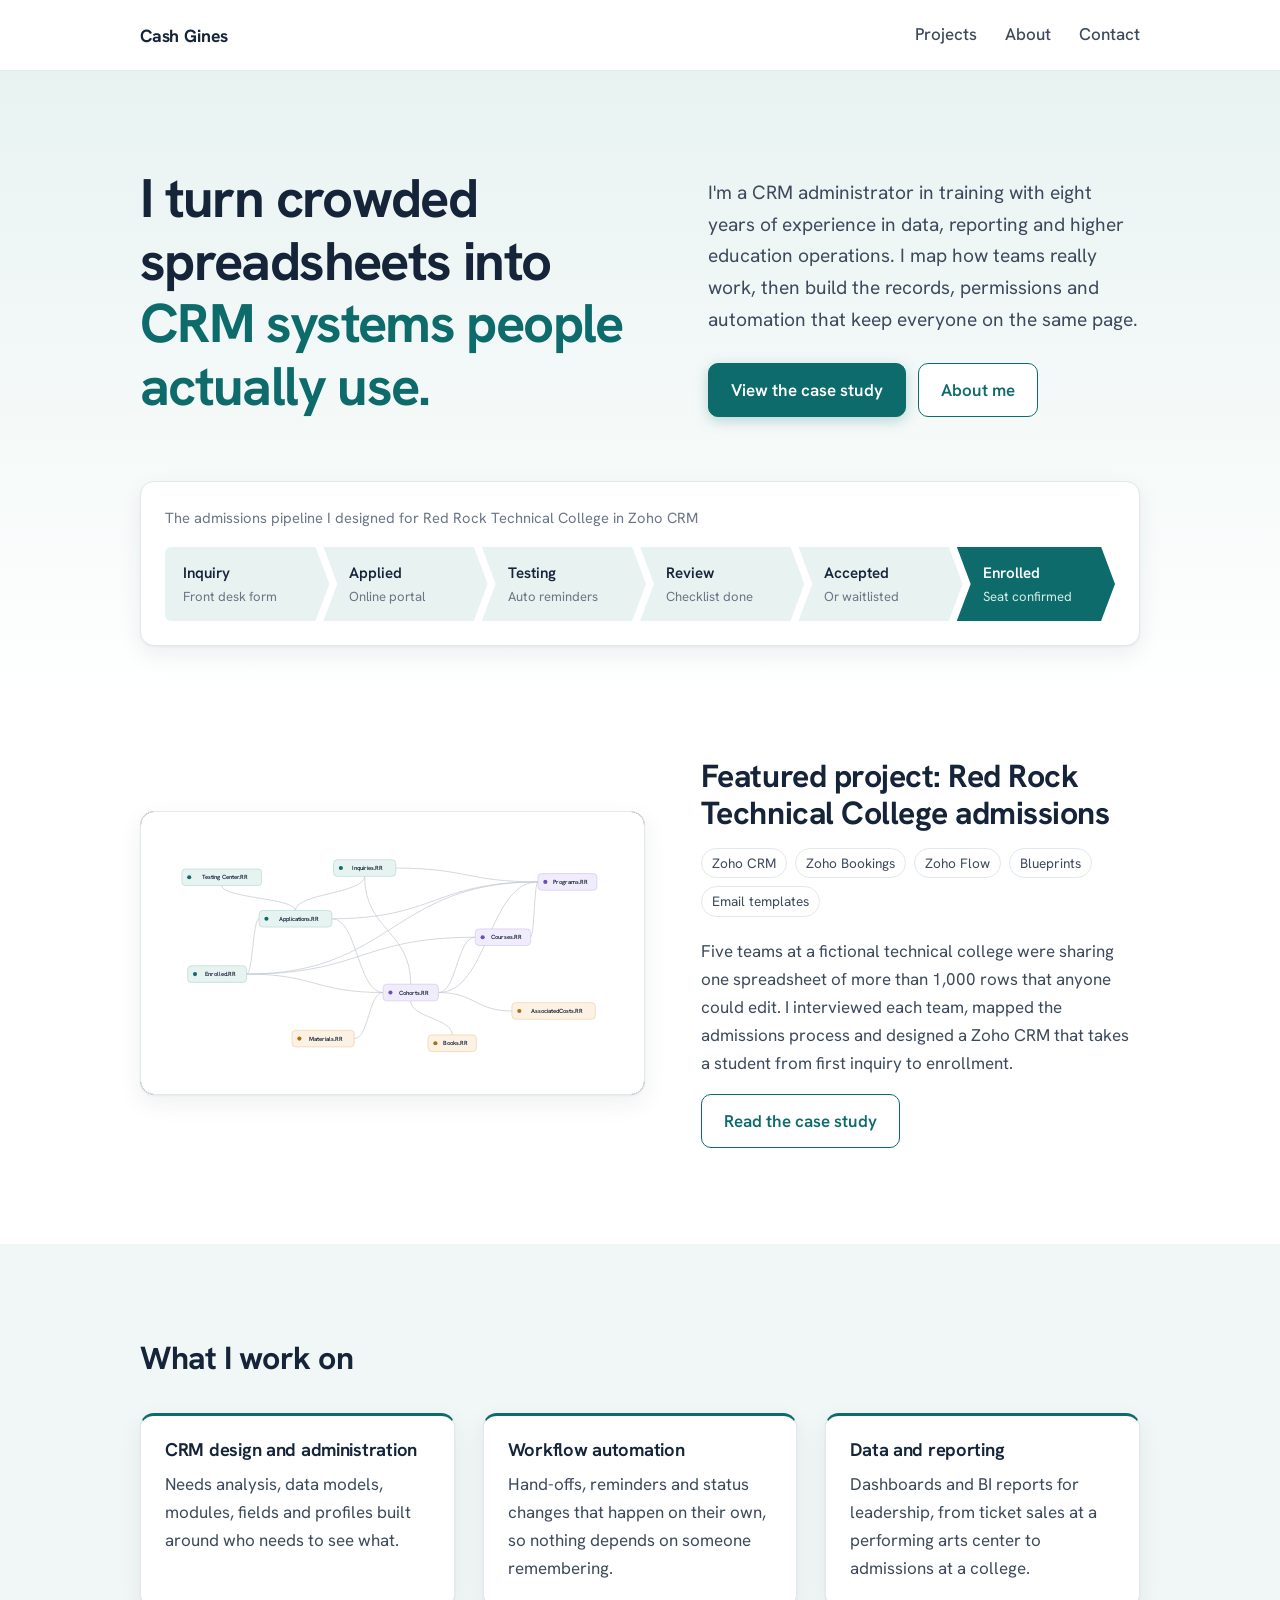
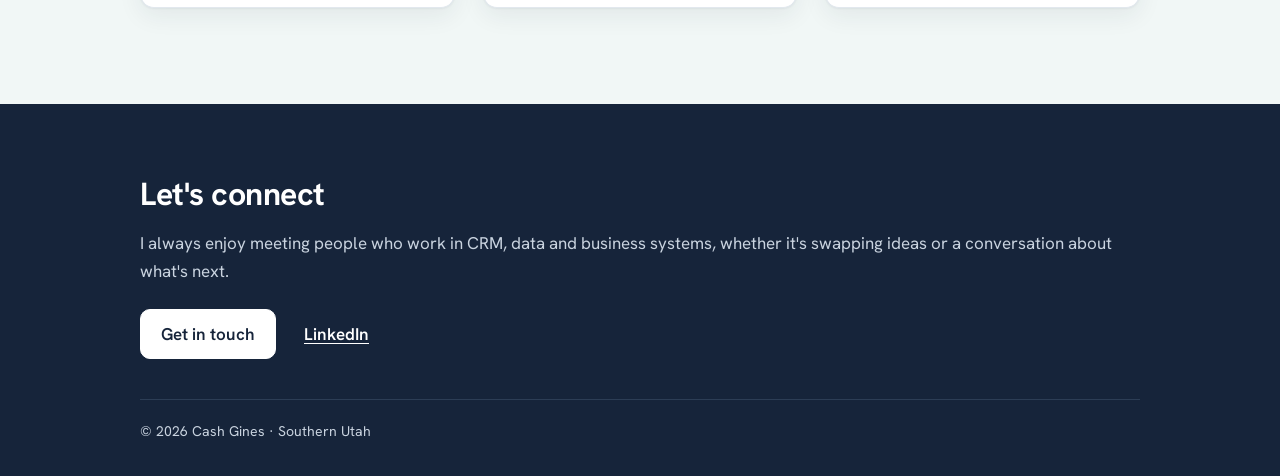
==== commit 920d1e6f: "update" ====
--- a/index.html
+++ b/index.html
@@ -34,7 +34,7 @@
     <section class="hero">
       <div class="wrap">
         <div class="hero-grid">
-          <h1>I turn crowded spreadsheets into CRM systems people actually use.</h1>
+          <h1>I turn crowded spreadsheets into <span class="accent-text">CRM systems people actually use.</span></h1>
           <div>
             <p class="lead">I'm a CRM administrator in training with eight years of experience in data, reporting and higher education operations. I map how teams really work, then build the records, permissions and automation that keep everyone on the same page.</p>
             <div class="actions">
--- a/assets/css/style.css
+++ b/assets/css/style.css
@@ -169,6 +169,7 @@
 }
 @media (max-width: 900px) { .hero-grid { grid-template-columns: 1fr; } }
 .hero h1 { margin-bottom: 0; }
+.accent-text { color: var(--accent); }
 .hero .lead { margin-bottom: 0; }
 
 /* The pipeline strip: the one signature visual on the site.
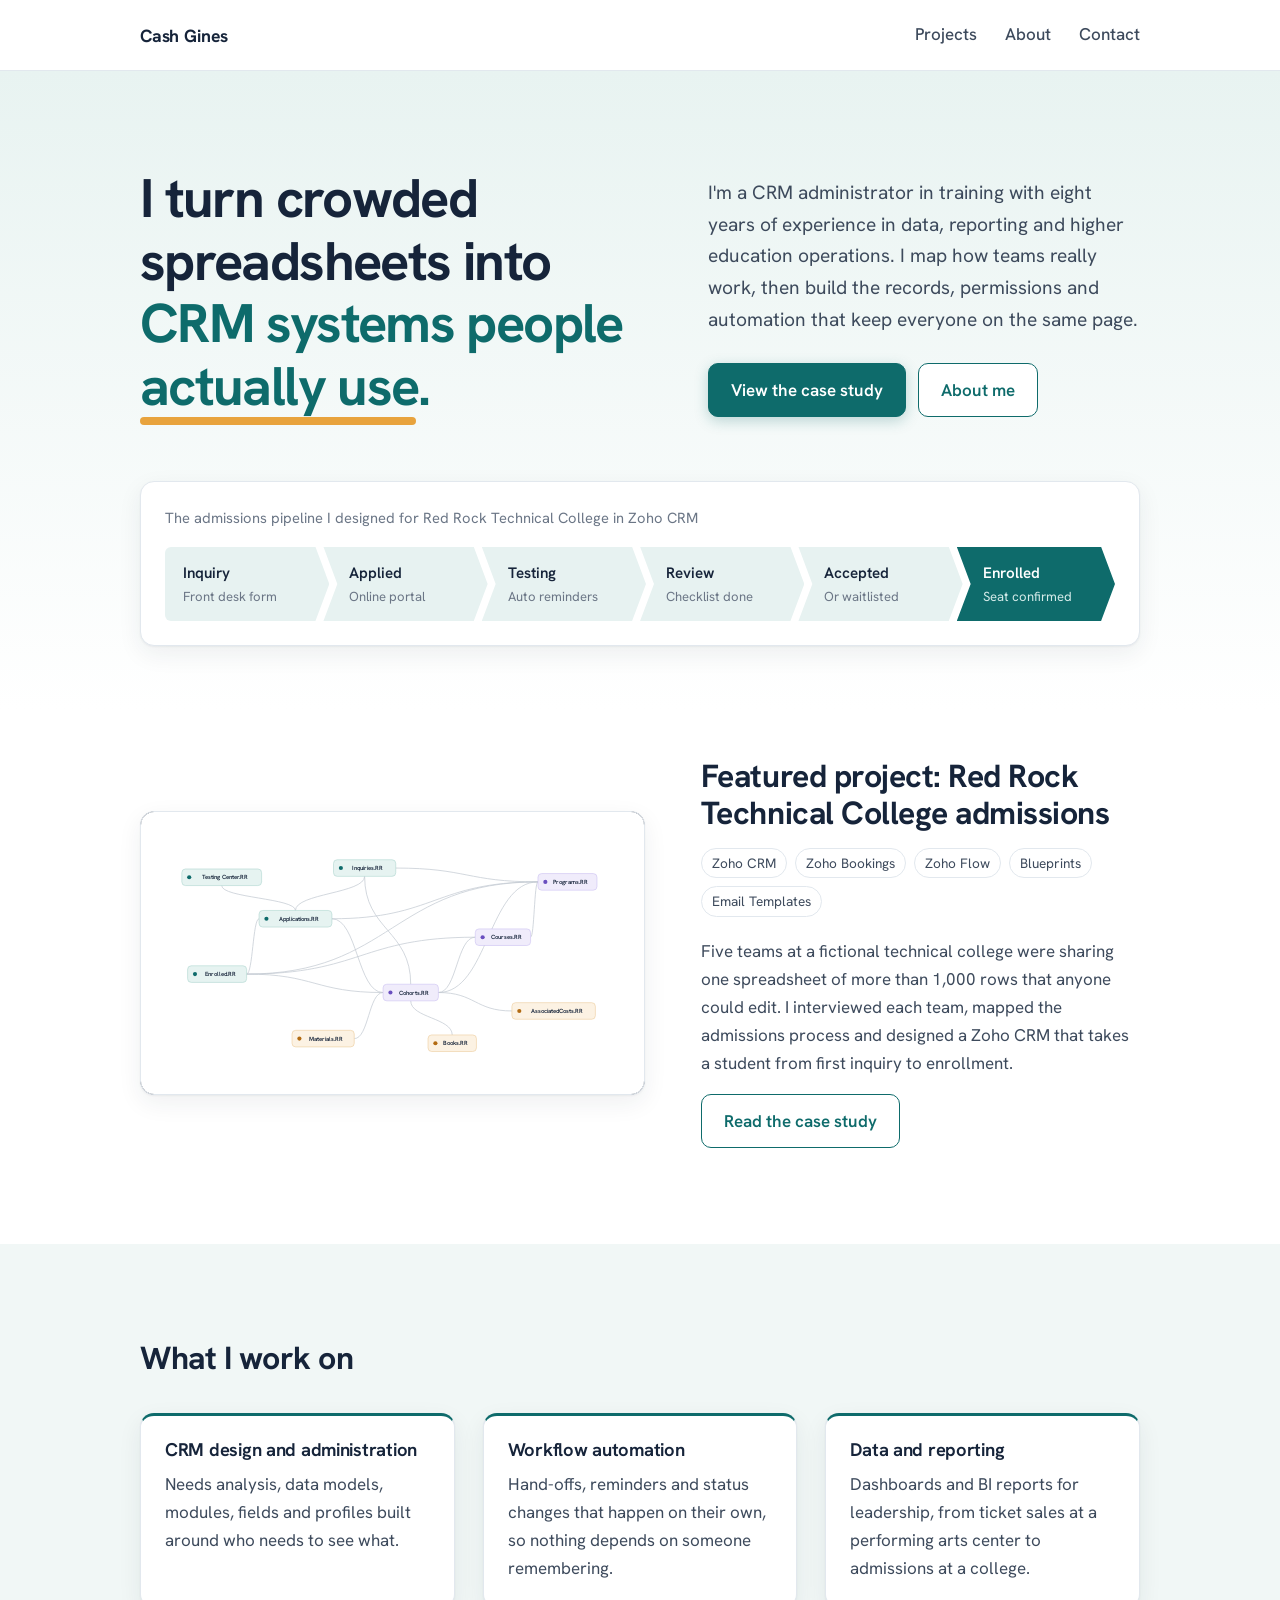
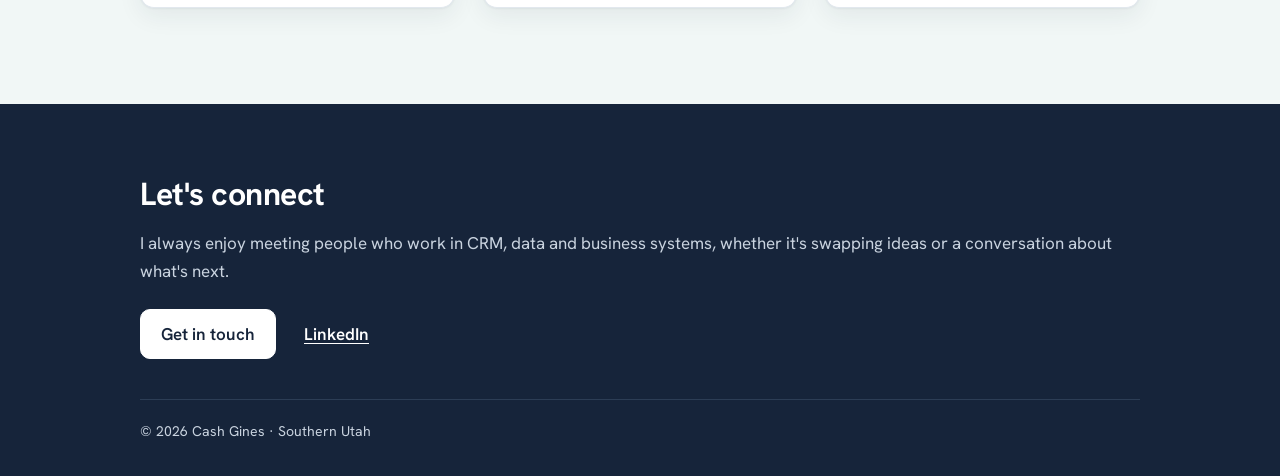
==== commit d9321fc0: "update" ====
--- a/index.html
+++ b/index.html
@@ -34,7 +34,7 @@
     <section class="hero">
       <div class="wrap">
         <div class="hero-grid">
-          <h1>I turn crowded spreadsheets into <span class="accent-text">CRM systems people actually use.</span></h1>
+          <h1>I turn crowded spreadsheets into <span class="accent-text">CRM systems people <span class="underline-pop">actually use.</span></span></h1>
           <div>
             <p class="lead">I'm a CRM administrator in training with eight years of experience in data, reporting and higher education operations. I map how teams really work, then build the records, permissions and automation that keep everyone on the same page.</p>
             <div class="actions">
@@ -71,7 +71,7 @@
             <li>Zoho Bookings</li>
             <li>Zoho Flow</li>
             <li>Blueprints</li>
-            <li>Email templates</li>
+            <li>Email Templates</li>
           </ul>
           <p>Five teams at a fictional technical college were sharing one spreadsheet of more than 1,000 rows that anyone could edit. I interviewed each team, mapped the admissions process and designed a Zoho CRM that takes a student from first inquiry to enrollment.</p>
           <a class="btn btn-secondary" href="projects/red-rock-admissions.html">Read the case study</a>
--- a/assets/css/style.css
+++ b/assets/css/style.css
@@ -170,6 +170,17 @@
 @media (max-width: 900px) { .hero-grid { grid-template-columns: 1fr; } }
 .hero h1 { margin-bottom: 0; }
 .accent-text { color: var(--accent); }
+.underline-pop { position: relative; white-space: nowrap; }
+.underline-pop::after {
+  content: "";
+  position: absolute;
+  left: 0;
+  right: 0.25em;
+  bottom: -0.08em;
+  height: 0.14em;
+  border-radius: 4px;
+  background: #e8a33d;
+}
 .hero .lead { margin-bottom: 0; }
 
 /* The pipeline strip: the one signature visual on the site.
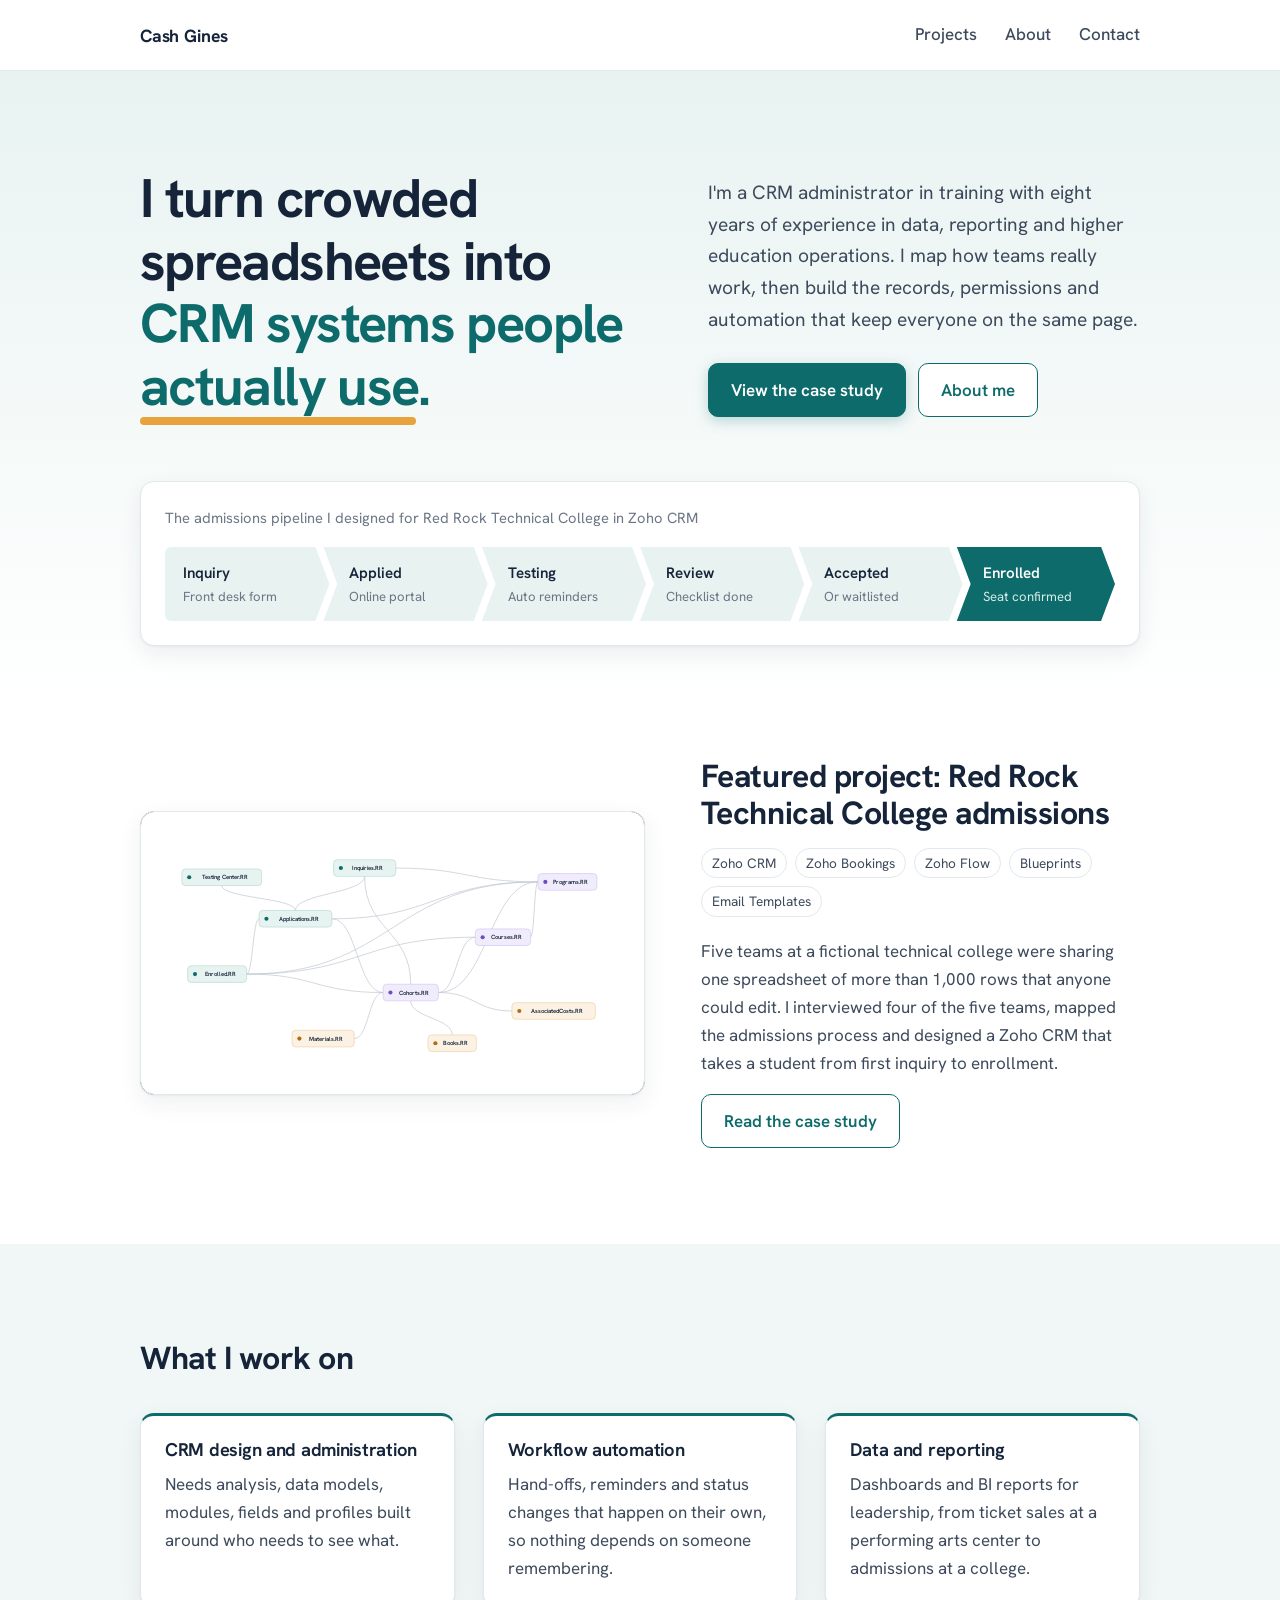
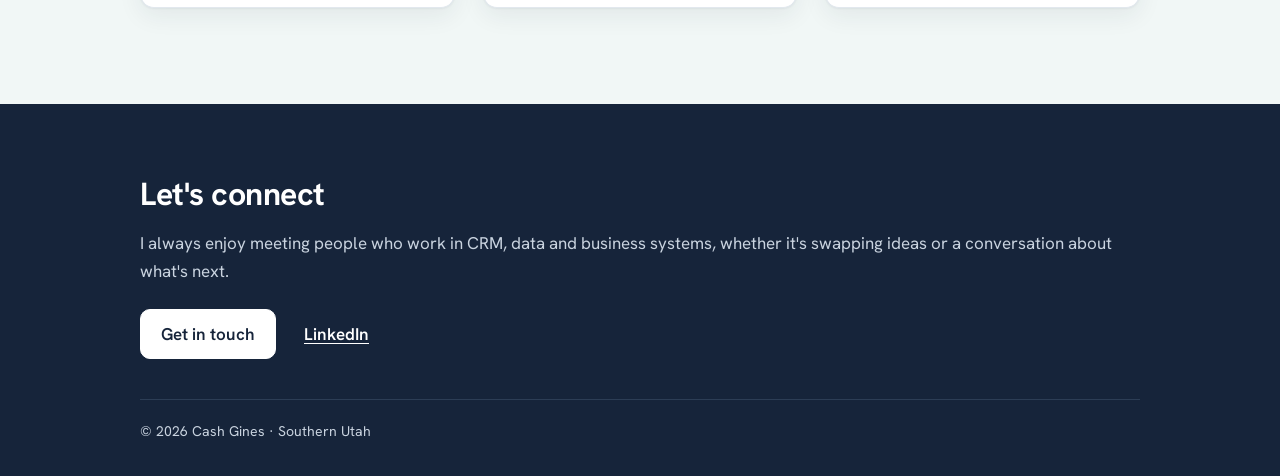
==== commit e6b9af17: "update" ====
--- a/index.html
+++ b/index.html
@@ -73,7 +73,7 @@
             <li>Blueprints</li>
             <li>Email Templates</li>
           </ul>
-          <p>Five teams at a fictional technical college were sharing one spreadsheet of more than 1,000 rows that anyone could edit. I interviewed each team, mapped the admissions process and designed a Zoho CRM that takes a student from first inquiry to enrollment.</p>
+          <p>Five teams at a fictional technical college were sharing one spreadsheet of more than 1,000 rows that anyone could edit. I interviewed four of the five teams, mapped the admissions process and designed a Zoho CRM that takes a student from first inquiry to enrollment.</p>
           <a class="btn btn-secondary" href="projects/red-rock-admissions.html">Read the case study</a>
         </div>
       </div>
--- a/assets/css/style.css
+++ b/assets/css/style.css
@@ -855,3 +855,87 @@
   .doc-thumb { width: 96px; flex-shrink: 0; aspect-ratio: auto; border-bottom: 0; border-right: 1px solid var(--line); }
   .doc-body { padding: 12px 14px; }
 }
+
+/* ---------- Video series (case study) ---------- */
+
+.video-series {
+  display: grid;
+  grid-template-columns: minmax(0, 1.75fr) minmax(0, 1fr);
+  gap: 20px;
+  align-items: start;
+  padding-bottom: 8px;
+}
+@media (max-width: 900px) { .video-series { grid-template-columns: 1fr; } }
+.vs-player .media-frame { box-shadow: var(--shadow-lg); }
+.vs-placeholder { flex-direction: column; gap: 6px; display: flex; align-items: center; justify-content: center; }
+.vs-ph-title { color: #fff; font-weight: 650; font-size: 1.2rem; }
+.vs-now { margin: 12px 2px 0; font-size: 0.92rem; color: var(--muted); max-width: none; }
+.vs-list {
+  background: var(--surface);
+  border: 1px solid var(--line);
+  border-radius: var(--radius);
+  box-shadow: var(--shadow);
+  padding: 16px;
+}
+.vs-heading { font-size: 1.1rem; margin: 2px 6px 12px; }
+.vs-list ol { list-style: none; margin: 0; padding: 0; display: grid; gap: 4px; }
+.vs-item {
+  display: flex;
+  gap: 12px;
+  width: 100%;
+  text-align: left;
+  font: inherit;
+  color: inherit;
+  background: transparent;
+  border: 1px solid transparent;
+  border-radius: 10px;
+  padding: 10px;
+  cursor: pointer;
+  transition: background-color 0.15s, border-color 0.15s;
+}
+.vs-item:hover { background: var(--band); }
+.vs-item.is-active { background: var(--accent-soft); border-color: #bcdcd7; }
+.vs-num {
+  flex-shrink: 0;
+  width: 28px;
+  height: 28px;
+  border-radius: 50%;
+  display: grid;
+  place-items: center;
+  font-size: 0.85rem;
+  font-weight: 700;
+  color: var(--accent);
+  background: var(--surface);
+  border: 1.5px solid #bcdcd7;
+}
+.vs-item.is-active .vs-num { background: var(--accent); border-color: var(--accent); color: #fff; }
+.vs-text { display: flex; flex-direction: column; gap: 2px; min-width: 0; }
+.vs-title { font-weight: 650; color: var(--ink); line-height: 1.3; }
+.vs-desc { font-size: 0.86rem; color: var(--text); line-height: 1.45; }
+.vs-meta { display: flex; gap: 8px; margin-top: 2px; font-size: 0.78rem; color: var(--muted); }
+.vs-soon {
+  padding: 1px 8px;
+  border-radius: 999px;
+  background: #fcf2e3;
+  color: #8a5a12;
+  font-weight: 600;
+}
+.vs-item.is-ready .vs-soon { display: none; }
+@media (prefers-reduced-motion: reduce) { .vs-item { transition: none; } }
+/* Compact list: title and status on one line, description only for the selected part */
+.vs-item { align-items: flex-start; padding: 9px 10px; }
+.vs-text { flex: 1; flex-direction: row; flex-wrap: wrap; align-items: center; column-gap: 8px; row-gap: 2px; padding-top: 3px; }
+.vs-title { flex: 1 1 auto; }
+.vs-meta { margin-top: 0; margin-left: auto; }
+.vs-desc { display: none; flex-basis: 100%; margin-top: 2px; }
+.vs-item.is-active .vs-desc { display: block; }
+/* The selected part's description shows under the player instead of in the list */
+.vs-item .vs-desc, .vs-item.is-active .vs-desc { display: none; }
+.vs-text { padding-top: 2px; }
+.vs-caption { margin: 14px 2px 0; }
+.vs-caption .vs-now { margin: 0 0 2px; font-size: 0.85rem; font-weight: 600; color: var(--accent); }
+.vs-cap-title { margin: 0 0 4px; font-size: 1.25rem; }
+.vs-cap-desc { margin: 0; color: var(--text); max-width: 60ch; }
+.vs-text { flex-wrap: nowrap; align-items: flex-start; }
+.vs-title { min-width: 0; }
+.vs-meta { flex-shrink: 0; padding-top: 1px; }
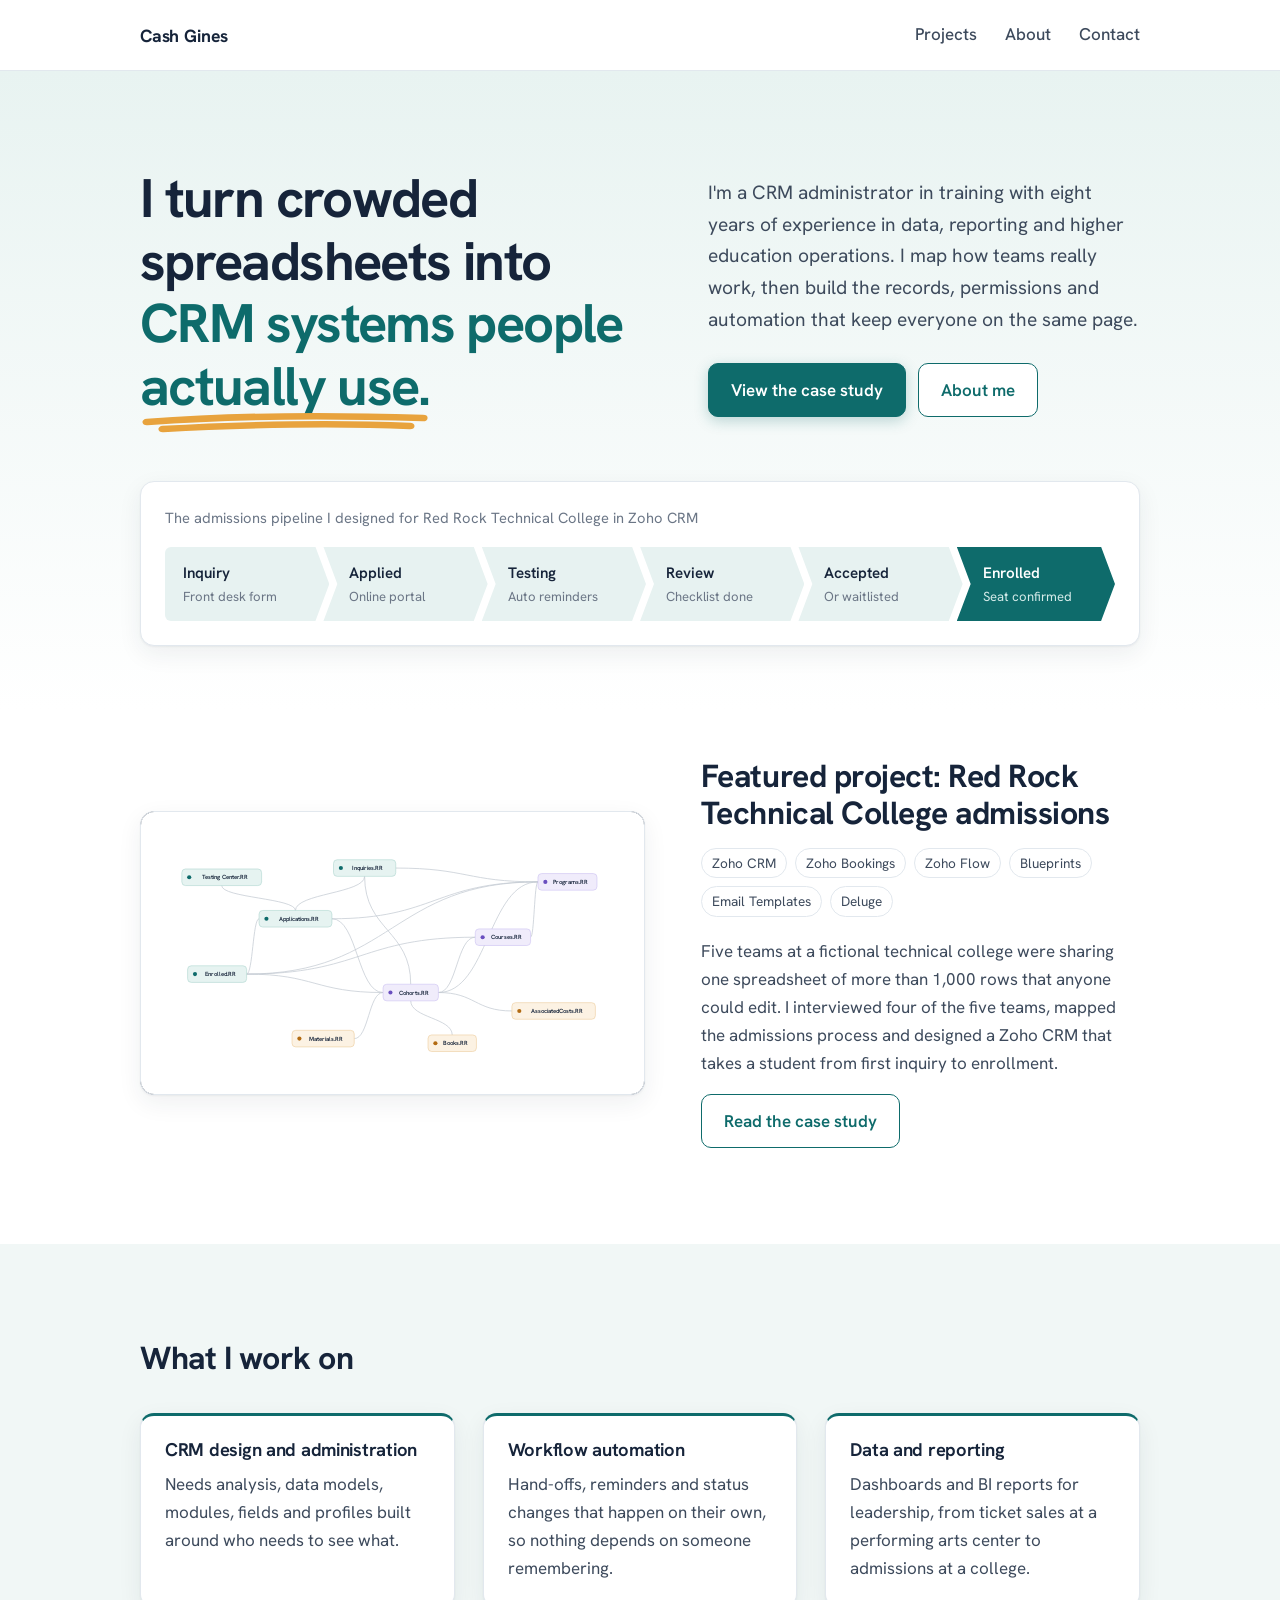
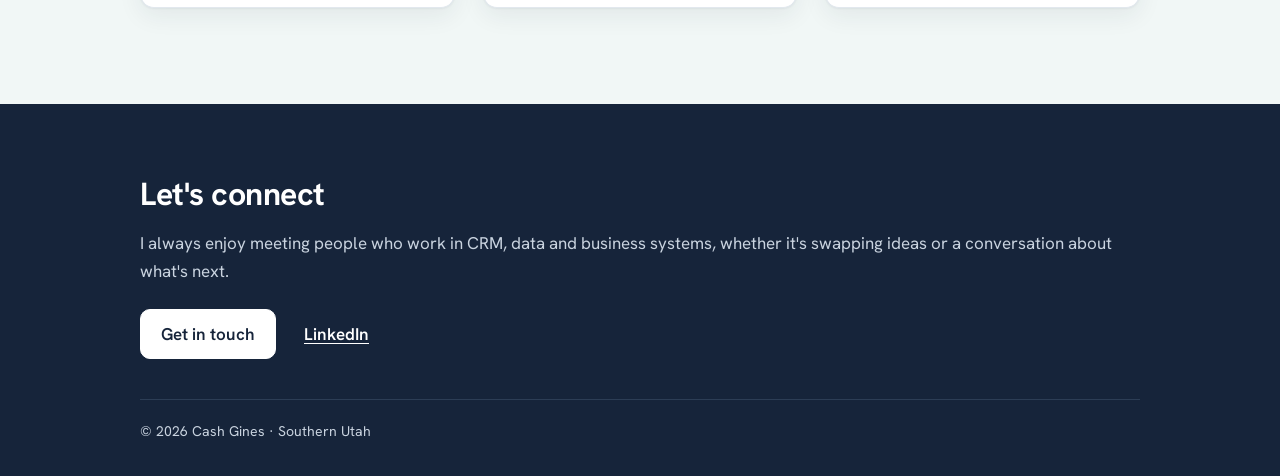
==== commit d9c653b2: "update" ====
--- a/index.html
+++ b/index.html
@@ -72,6 +72,7 @@
             <li>Zoho Flow</li>
             <li>Blueprints</li>
             <li>Email Templates</li>
+            <li>Deluge</li>
           </ul>
           <p>Five teams at a fictional technical college were sharing one spreadsheet of more than 1,000 rows that anyone could edit. I interviewed four of the five teams, mapped the admissions process and designed a Zoho CRM that takes a student from first inquiry to enrollment.</p>
           <a class="btn btn-secondary" href="projects/red-rock-admissions.html">Read the case study</a>
--- a/assets/css/style.css
+++ b/assets/css/style.css
@@ -171,15 +171,16 @@
 .hero h1 { margin-bottom: 0; }
 .accent-text { color: var(--accent); }
 .underline-pop { position: relative; white-space: nowrap; }
+/* Hand-drawn double stroke under "actually use." */
 .underline-pop::after {
   content: "";
   position: absolute;
   left: 0;
-  right: 0.25em;
-  bottom: -0.08em;
-  height: 0.14em;
-  border-radius: 4px;
-  background: #e8a33d;
+  right: 0;
+  bottom: -0.24em;
+  height: 0.44em;
+  background: url("data:image/svg+xml,%3Csvg%20xmlns%3D%27http%3A//www.w3.org/2000/svg%27%20viewBox%3D%270%200%20200%2024%27%20preserveAspectRatio%3D%27none%27%3E%3Cpath%20d%3D%27M5%2012%20C%2060%206%2C%20130%205%2C%20195%208%20M16%2019%20C%2072%2014%2C%20140%2013%2C%20186%2016%27%20fill%3D%27none%27%20stroke%3D%27%23e8a33d%27%20stroke-width%3D%276.5%27%20stroke-linecap%3D%27round%27%20stroke-linejoin%3D%27round%27/%3E%3C/svg%3E") no-repeat center / 100% 100%;
+  pointer-events: none;
 }
 .hero .lead { margin-bottom: 0; }
 
@@ -939,3 +940,5 @@
 .vs-text { flex-wrap: nowrap; align-items: flex-start; }
 .vs-title { min-width: 0; }
 .vs-meta { flex-shrink: 0; padding-top: 1px; }
+/* Loom records at 16:10, so the series player matches that shape */
+.vs-player .media-frame { aspect-ratio: 16 / 10; }
